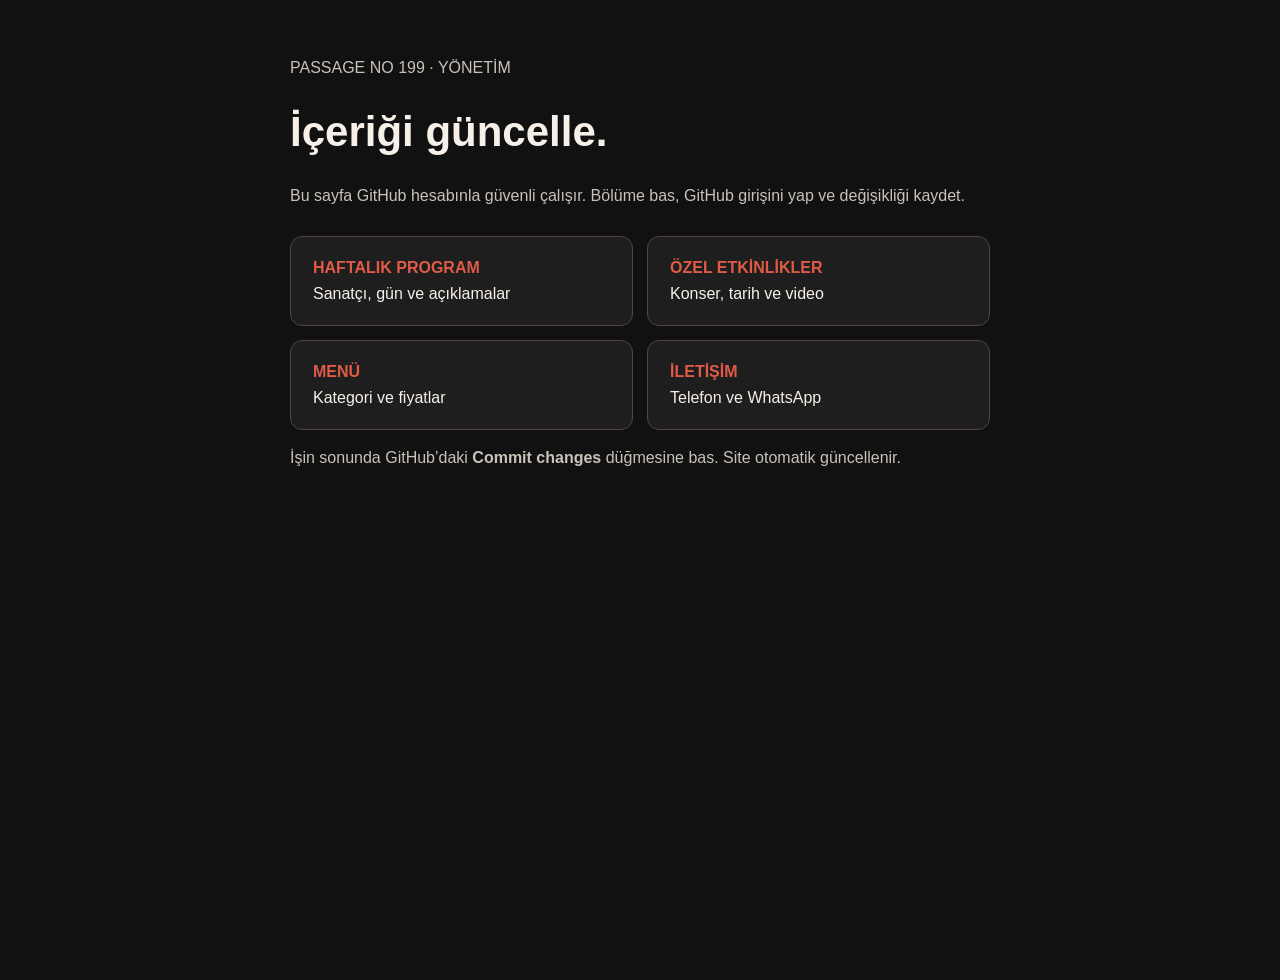
==== yonetim/index.html @ 424b608c "Create index.html" ====
<!doctype html><html lang="tr"><meta charset="utf-8"><meta name="viewport" content="width=device-width,initial-scale=1"><title>Passage No 199 Yönetim</title><style>body{margin:0;min-height:100vh;background:#111;color:#f6f0e8;font:16px Arial;padding:40px}main{max-width:700px;margin:auto}h1{font-size:42px}p{color:#c9c2b8;line-height:1.5}.grid{display:grid;grid-template-columns:repeat(2,1fr);gap:14px;margin-top:28px}a{display:block;padding:22px;background:#1e1e1e;border:1px solid #55433d;border-radius:12px;color:#f6f0e8;text-decoration:none}a:hover{border-color:#e05b47}strong{display:block;color:#e05b47;margin-bottom:8px}@media(max-width:560px){.grid{grid-template-columns:1fr}}</style><main><p>PASSAGE NO 199 · YÖNETİM</p><h1>İçeriği güncelle.</h1><p>Bu sayfa GitHub hesabınla güvenli çalışır. Bölüme bas, GitHub girişini yap ve değişikliği kaydet.</p><div class="grid"><a href="https://github.com/osmanyanpar/passageno199-/edit/main/content/program.json" target="_blank"><strong>HAFTALIK PROGRAM</strong>Sanatçı, gün ve açıklamalar</a><a href="https://github.com/osmanyanpar/passageno199-/edit/main/content/special-events.json" target="_blank"><strong>ÖZEL ETKİNLİKLER</strong>Konser, tarih ve video</a><a href="https://github.com/osmanyanpar/passageno199-/edit/main/content/menu.yml" target="_blank"><strong>MENÜ</strong>Kategori ve fiyatlar</a><a href="https://github.com/osmanyanpar/passageno199-/edit/main/content/contact.yml" target="_blank"><strong>İLETİŞİM</strong>Telefon ve WhatsApp</a></div><p>İşin sonunda GitHub’daki <b>Commit changes</b> düğmesine bas. Site otomatik güncellenir.</p></main></html>
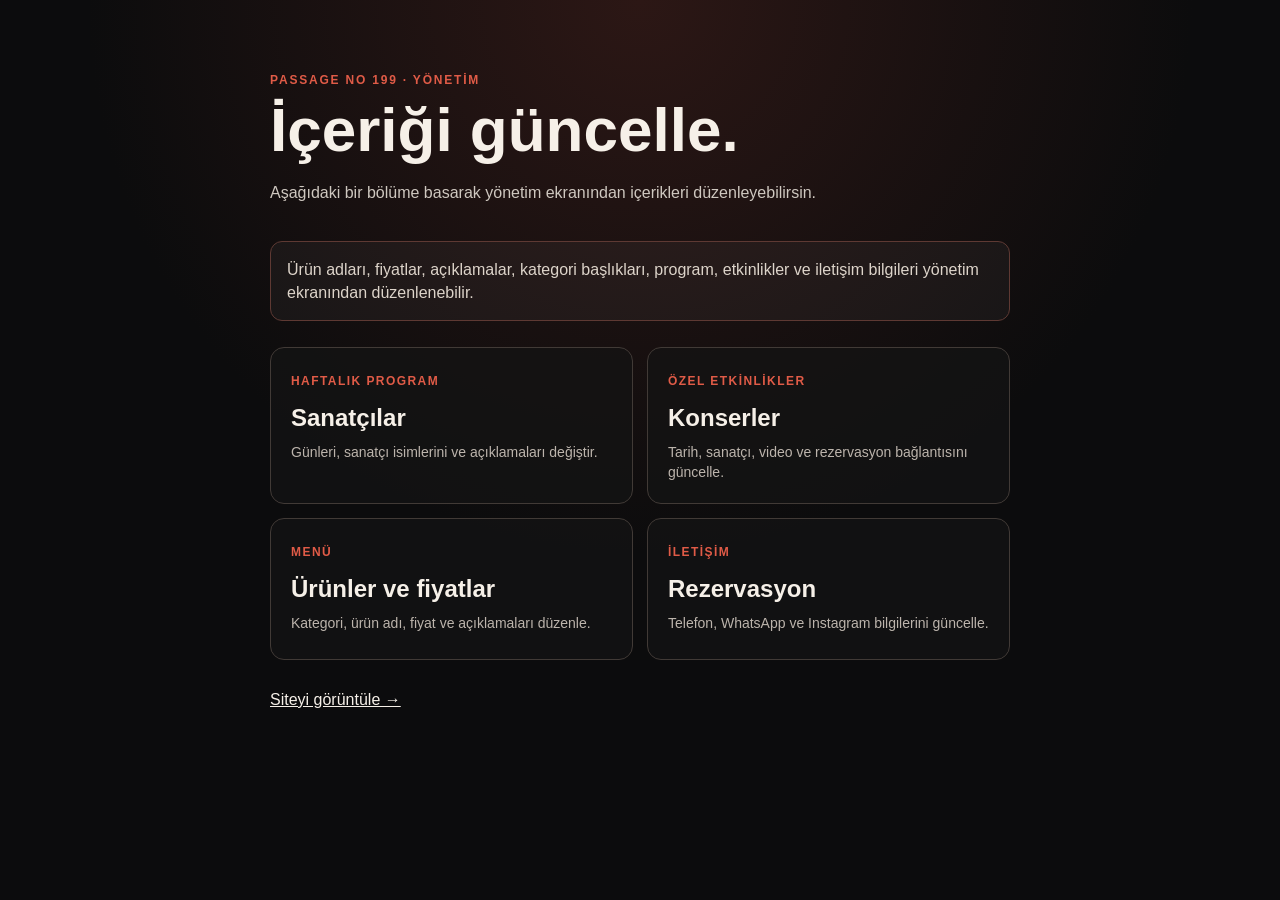
==== commit dbe25576: "Yönetim menü bağlantılarını düzelt" ====
--- a/yonetim/index.html
+++ b/yonetim/index.html
@@ -1 +1,41 @@
-<!doctype html><html lang="tr"><meta charset="utf-8"><meta name="viewport" content="width=device-width,initial-scale=1"><title>Passage No 199 Yönetim</title><style>body{margin:0;min-height:100vh;background:#111;color:#f6f0e8;font:16px Arial;padding:40px}main{max-width:700px;margin:auto}h1{font-size:42px}p{color:#c9c2b8;line-height:1.5}.grid{display:grid;grid-template-columns:repeat(2,1fr);gap:14px;margin-top:28px}a{display:block;padding:22px;background:#1e1e1e;border:1px solid #55433d;border-radius:12px;color:#f6f0e8;text-decoration:none}a:hover{border-color:#e05b47}strong{display:block;color:#e05b47;margin-bottom:8px}@media(max-width:560px){.grid{grid-template-columns:1fr}}</style><main><p>PASSAGE NO 199 · YÖNETİM</p><h1>İçeriği güncelle.</h1><p>Bu sayfa GitHub hesabınla güvenli çalışır. Bölüme bas, GitHub girişini yap ve değişikliği kaydet.</p><div class="grid"><a href="https://github.com/osmanyanpar/passageno199-/edit/main/content/program.json" target="_blank"><strong>HAFTALIK PROGRAM</strong>Sanatçı, gün ve açıklamalar</a><a href="https://github.com/osmanyanpar/passageno199-/edit/main/content/special-events.json" target="_blank"><strong>ÖZEL ETKİNLİKLER</strong>Konser, tarih ve video</a><a href="https://github.com/osmanyanpar/passageno199-/edit/main/content/menu.yml" target="_blank"><strong>MENÜ</strong>Kategori ve fiyatlar</a><a href="https://github.com/osmanyanpar/passageno199-/edit/main/content/contact.yml" target="_blank"><strong>İLETİŞİM</strong>Telefon ve WhatsApp</a></div><p>İşin sonunda GitHub’daki <b>Commit changes</b> düğmesine bas. Site otomatik güncellenir.</p></main></html>
+<!doctype html>
+<html lang="tr">
+  <head>
+    <meta charset="utf-8" />
+    <meta name="viewport" content="width=device-width, initial-scale=1" />
+    <title>Passage No 199 | Yönetim Merkezi</title>
+    <style>
+      :root { color-scheme: dark; }
+      * { box-sizing: border-box; }
+      body { margin: 0; min-height: 100vh; background: radial-gradient(circle at top, #2c1715, #0c0c0d 50%); color: #f6f0e8; font: 16px/1.45 Arial, sans-serif; }
+      main { width: min(740px, calc(100% - 36px)); margin: 0 auto; padding: 72px 0; }
+      .eyebrow { margin: 0 0 10px; color: #e05b47; font-size: 12px; font-weight: 700; letter-spacing: .15em; }
+      h1 { margin: 0; font-size: clamp(36px, 8vw, 62px); line-height: 1; }
+      .intro { max-width: 560px; margin: 20px 0 36px; color: #cfc8c0; }
+      .notice { margin: 0 0 26px; padding: 16px; border: 1px solid #5e3933; border-radius: 12px; background: rgba(255,255,255,.04); color: #ddd4ca; }
+      .grid { display: grid; gap: 14px; grid-template-columns: repeat(2, minmax(0, 1fr)); }
+      a.card { display: block; min-height: 142px; padding: 20px; border: 1px solid #413a36; border-radius: 14px; background: rgba(20,20,20,.72); color: inherit; text-decoration: none; transition: transform .15s, border-color .15s; }
+      a.card:hover { transform: translateY(-2px); border-color: #e05b47; }
+      .card span { color: #e05b47; font-size: 12px; font-weight: 700; letter-spacing: .12em; }
+      .card h2 { margin: 10px 0 6px; font-size: 24px; }
+      .card p { margin: 0; color: #bcb4ac; font-size: 14px; }
+      .site { display: inline-block; margin-top: 28px; color: #f6f0e8; }
+      @media (max-width: 560px) { .grid { grid-template-columns: 1fr; } main { padding-top: 48px; } }
+    </style>
+  </head>
+  <body>
+    <main>
+      <p class="eyebrow">PASSAGE NO 199 · YÖNETİM</p>
+      <h1>İçeriği güncelle.</h1>
+      <p class="intro">Aşağıdaki bir bölüme basarak yönetim ekranından içerikleri düzenleyebilirsin.</p>
+      <p class="notice">Ürün adları, fiyatlar, açıklamalar, kategori başlıkları, program, etkinlikler ve iletişim bilgileri yönetim ekranından düzenlenebilir.</p>
+      <section class="grid" aria-label="Yönetim bölümleri">
+        <a class="card" href="/admin/#/collections/site/entries/program"><span>HAFTALIK PROGRAM</span><h2>Sanatçılar</h2><p>Günleri, sanatçı isimlerini ve açıklamaları değiştir.</p></a>
+        <a class="card" href="/admin/#/collections/site/entries/special_events"><span>ÖZEL ETKİNLİKLER</span><h2>Konserler</h2><p>Tarih, sanatçı, video ve rezervasyon bağlantısını güncelle.</p></a>
+        <a class="card" href="/admin/#/collections/menus/entries/menu_prices"><span>MENÜ</span><h2>Ürünler ve fiyatlar</h2><p>Kategori, ürün adı, fiyat ve açıklamaları düzenle.</p></a>
+        <a class="card" href="/admin/#/collections/contact/entries/contact"><span>İLETİŞİM</span><h2>Rezervasyon</h2><p>Telefon, WhatsApp ve Instagram bilgilerini güncelle.</p></a>
+      </section>
+      <a class="site" href="https://passageno199.com" target="_blank" rel="noopener">Siteyi görüntüle →</a>
+    </main>
+  </body>
+</html>
